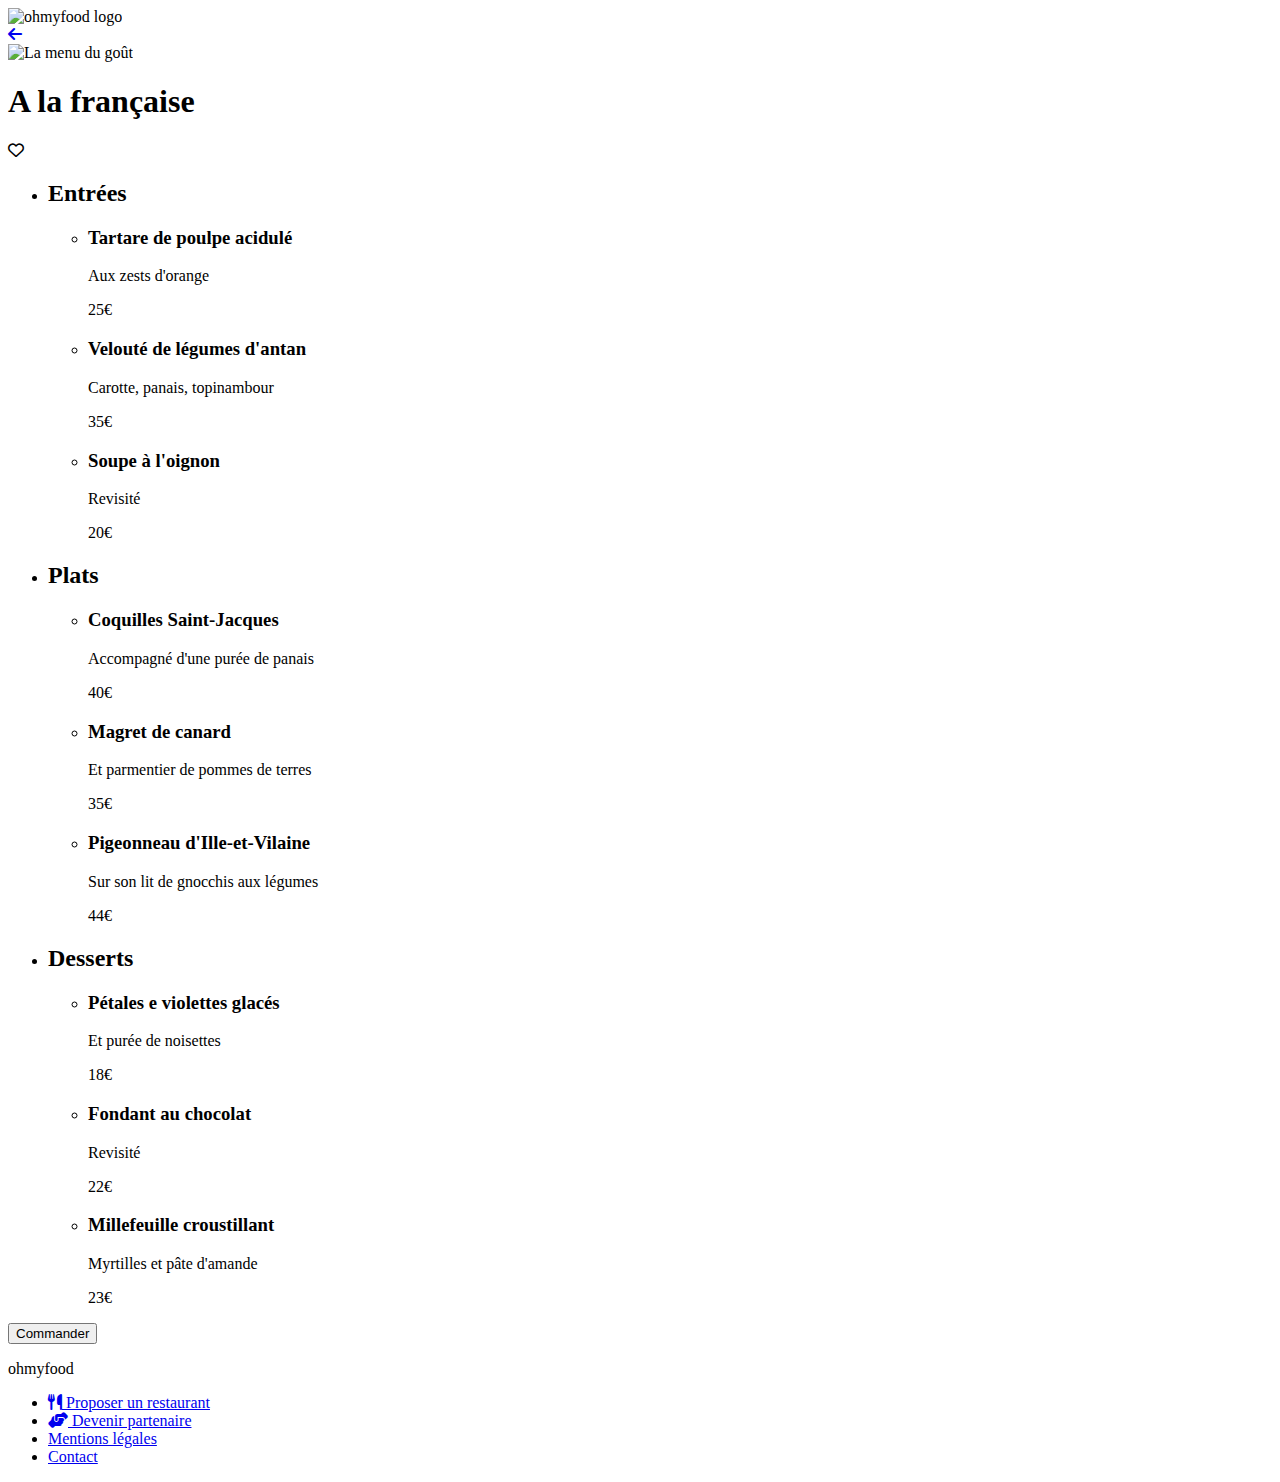
==== html/french.html @ aca2cbb5 "Add html view" ====
<!DOCTYPE html>
<html lang="en">
  <head>
    <meta charset="UTF-8" />
    <meta http-equiv="X-UA-Compatible" content="IE=edge" />
    <meta name="viewport" content="width=device-width, initial-scale=1.0" />
    <link rel="stylesheet" href="../styles/menu.css" />
    <link
      rel="stylesheet"
      href="https://cdnjs.cloudflare.com/ajax/libs/font-awesome/6.1.1/css/all.min.css"
    />
    <title>Menu - La menu du goût</title>
  </head>
  <body>
    <header class="flexCentered">
      <div class="logo">
        <img src="../img/ohmyfood.svg" alt="ohmyfood logo" />
      </div>
      <a href="../index.html" class="arrow_back">
        <i class="fa-solid fa-arrow-left"></i>
      </a>
    </header>
    <main class="menu pb-60">
      <div class="top_img">
        <img src="../img/restaurants/menilmontant.jpg" alt="La menu du goût" />
      </div>
      <section class="taste_menu">
        <div class="top_title flexSpaceCentered pb-20">
          <h1 class="title">A la française</h1>
          <div class="heart"><i class="fa-regular fa-heart"></i></div>
        </div>
        <ul class="menu_list">
          <li class="menu_item mb-40">
            <h2 class="menu_title">Entrées</h2>
            <ul class="card_list flex">
              <li class="card_item">
                <h3 class="card_title">Tartare de poulpe acidulé</h3>
                <div class="card_bot flexSpaceCentered">
                  <p class="card_text">Aux zests d'orange</p>
                  <p class="card_price">25€</p>
                </div>
              </li>
              <li class="card_item">
                <h3 class="card_title">Velouté de légumes d'antan</h3>
                <div class="card_bot flexSpaceCentered">
                  <p class="card_text">Carotte, panais, topinambour</p>
                  <p class="card_price">35€</p>
                </div>
              </li>
              <li class="card_item">
                <h3 class="card_title">Soupe à l'oignon</h3>
                <div class="card_bot flexSpaceCentered">
                  <p class="card_text">Revisité</p>
                  <p class="card_price">20€</p>
                </div>
              </li>
            </ul>
          </li>
          <li class="menu_item mb-40">
            <h2 class="menu_title">Plats</h2>
            <ul class="card_list flex">
              <li class="card_item">
                <h3 class="card_title">Coquilles Saint-Jacques</h3>
                <div class="card_bot flexSpaceCentered">
                  <p class="card_text">Accompagné d'une purée de panais</p>
                  <p class="card_price">40€</p>
                </div>
              </li>
              <li class="card_item">
                <h3 class="card_title">Magret de canard</h3>
                <div class="card_bot flexSpaceCentered">
                  <p class="card_text">Et parmentier de pommes de terres</p>
                  <p class="card_price">35€</p>
                </div>
              </li>
              <li class="card_item">
                <h3 class="card_title">Pigeonneau d'Ille-et-Vilaine</h3>
                <div class="card_bot flexSpaceCentered">
                  <p class="card_text">Sur son lit de gnocchis aux légumes</p>
                  <p class="card_price">44€</p>
                </div>
              </li>
            </ul>
          </li>
          <li class="menu_item mb-40">
            <h2 class="menu_title">Desserts</h2>
            <ul class="card_list flex">
              <li class="card_item">
                <h3 class="card_title">Pétales e violettes glacés</h3>
                <div class="card_bot flexSpaceCentered">
                  <p class="card_text">Et purée de noisettes</p>
                  <p class="card_price">18€</p>
                </div>
              </li>
              <li class="card_item">
                <h3 class="card_title">Fondant au chocolat</h3>
                <div class="card_bot flexSpaceCentered">
                  <p class="card_text">Revisité</p>
                  <p class="card_price">22€</p>
                </div>
              </li>
              <li class="card_item">
                <h3 class="card_title">Millefeuille croustillant</h3>
                <div class="card_bot flexSpaceCentered">
                  <p class="card_text">Myrtilles et pâte d'amande</p>
                  <p class="card_price">23€</p>
                </div>
              </li>
            </ul>
          </li>
        </ul>
      </section>
      <button class="gradient roundedBtn blockCenter">Commander</button>
    </main>
    <footer>
      <p>ohmyfood</p>
      <nav>
        <ul>
          <li>
            <a href="#"
              ><i class="fa-solid fa-utensils"></i> Proposer un restaurant</a
            >
          </li>
          <li>
            <a href="#"
              ><i class="fa-solid fa-handshake-angle"></i> Devenir partenaire</a
            >
          </li>
          <li><a href="#">Mentions légales</a></li>
          <li><a href="#">Contact</a></li>
        </ul>
      </nav>
    </footer>
  </body>
</html>
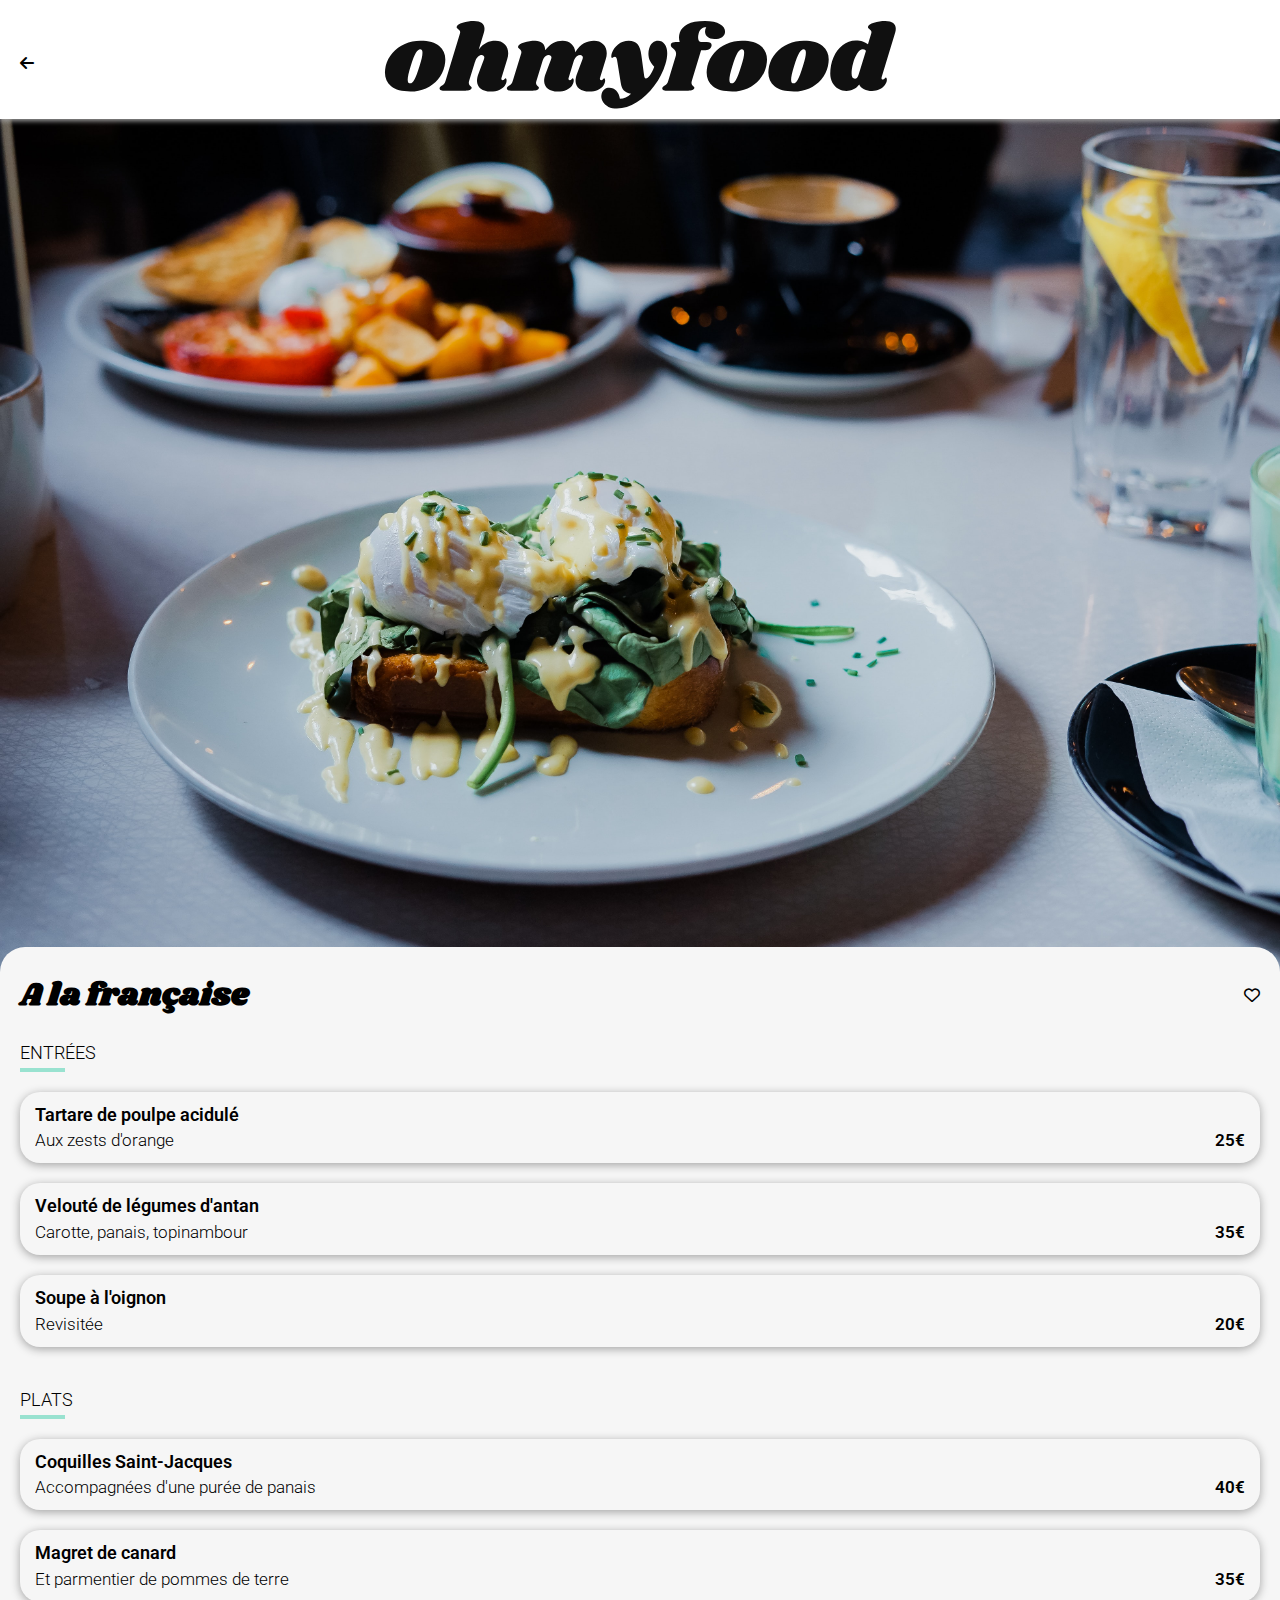
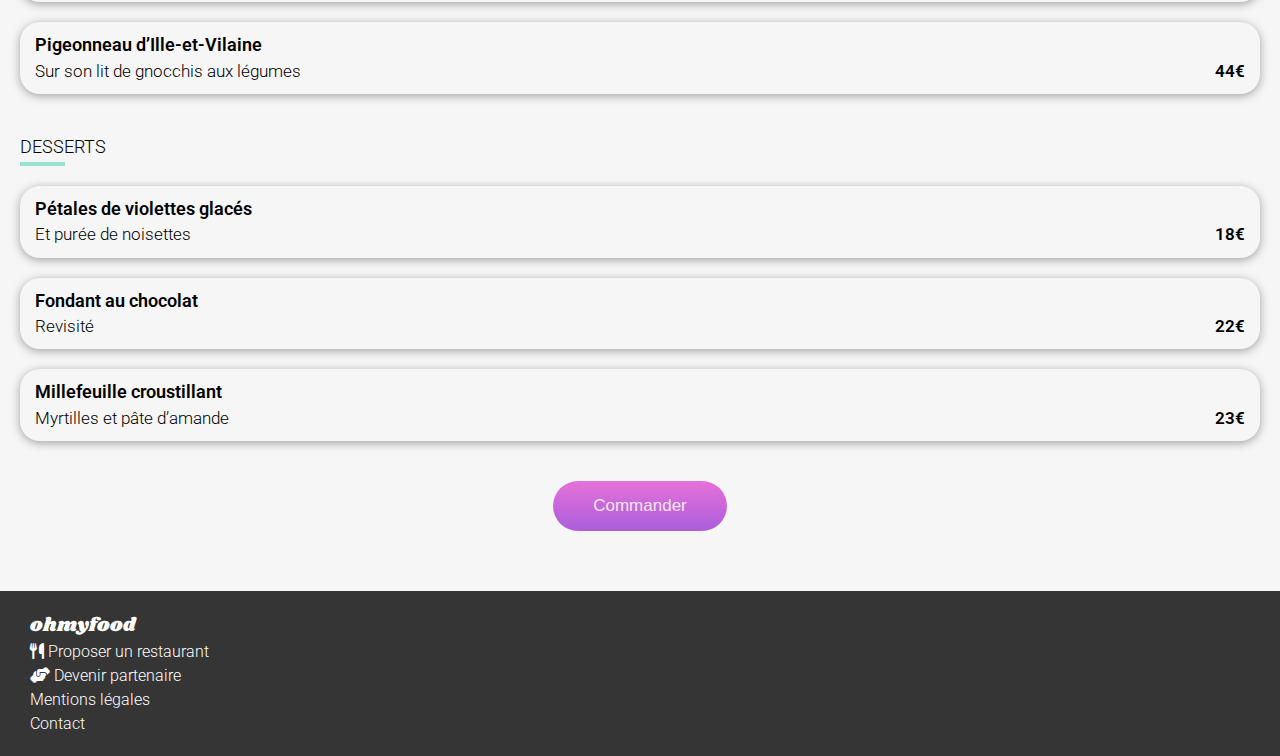
==== commit 6a4d9f9a: "Add animation green check" ====
--- a/html/french.html
+++ b/html/french.html
@@ -22,89 +22,120 @@
     </header>
     <main class="menu pb-60">
       <div class="top_img">
-        <img src="../img/restaurants/menilmontant.jpg" alt="La menu du goût" />
+        <img src="../img/restaurants/citerouge.jpg" alt="La menu du goût" />
       </div>
       <section class="taste_menu">
         <div class="top_title flexSpaceCentered pb-20">
           <h1 class="title">A la française</h1>
-          <div class="heart"><i class="fa-regular fa-heart"></i></div>
+          <div class="heart">
+            <div class="heart_border"><i class="fa-regular fa-heart"></i></div>
+            <div class="heart_fill"><i class="fa-solid fa-heart"></i></div>
+          </div>
         </div>
         <ul class="menu_list">
           <li class="menu_item mb-40">
             <h2 class="menu_title">Entrées</h2>
             <ul class="card_list flex">
-              <li class="card_item">
-                <h3 class="card_title">Tartare de poulpe acidulé</h3>
-                <div class="card_bot flexSpaceCentered">
-                  <p class="card_text">Aux zests d'orange</p>
-                  <p class="card_price">25€</p>
+              <li class="card_item flex">
+                <div class="card_info">
+                  <h3 class="card_title">Tartare de poulpe acidulé</h3>
+                  <div class="card_bot flexSpaceCentered">
+                    <p class="card_text">Aux zests d'orange</p>
+                    <p class="card_price">25€</p>
+                  </div>
                 </div>
+                <div class="check flexCentered"><i class="fa-solid fa-check"></i></div>
               </li>
-              <li class="card_item">
-                <h3 class="card_title">Velouté de légumes d'antan</h3>
-                <div class="card_bot flexSpaceCentered">
-                  <p class="card_text">Carotte, panais, topinambour</p>
-                  <p class="card_price">35€</p>
+              <li class="card_item flex">
+                <div class="card_info">
+                  <h3 class="card_title">Velouté de légumes d'antan</h3>
+                  <div class="card_bot flexSpaceCentered">
+                    <p class="card_text">Carotte, panais, topinambour</p>
+                    <p class="card_price">35€</p>
+                  </div>
                 </div>
+                <div class="check flexCentered"><i class="fa-solid fa-check"></i></div>
               </li>
-              <li class="card_item">
-                <h3 class="card_title">Soupe à l'oignon</h3>
-                <div class="card_bot flexSpaceCentered">
-                  <p class="card_text">Revisité</p>
-                  <p class="card_price">20€</p>
+              <li class="card_item flex">
+                <div class="card_info">
+                  <h3 class="card_title">Soupe à l'oignon</h3>
+                  <div class="card_bot flexSpaceCentered">
+                    <p class="card_text">Revisitée</p>
+                    <p class="card_price">20€</p>
+                  </div>
                 </div>
+                <div class="check flexCentered"><i class="fa-solid fa-check"></i></div>
               </li>
             </ul>
           </li>
           <li class="menu_item mb-40">
             <h2 class="menu_title">Plats</h2>
             <ul class="card_list flex">
-              <li class="card_item">
-                <h3 class="card_title">Coquilles Saint-Jacques</h3>
-                <div class="card_bot flexSpaceCentered">
-                  <p class="card_text">Accompagné d'une purée de panais</p>
-                  <p class="card_price">40€</p>
+              <li class="card_item flex">
+                <div class="card_info">
+                  <h3 class="card_title">Coquilles Saint-Jacques</h3>
+                  <div class="card_bot flexSpaceCentered">
+                    <p class="card_text">Accompagnées d'une purée de panais</p>
+                    <p class="card_price">40€</p>
+                  </div>
                 </div>
+                <div class="check flexCentered"><i class="fa-solid fa-check"></i></div>
               </li>
-              <li class="card_item">
-                <h3 class="card_title">Magret de canard</h3>
-                <div class="card_bot flexSpaceCentered">
-                  <p class="card_text">Et parmentier de pommes de terres</p>
-                  <p class="card_price">35€</p>
+              <li class="card_item flex">
+                <div class="card_info">
+                  <h3 class="card_title">Magret de canard</h3>
+                  <div class="card_bot flexSpaceCentered">
+                    <p class="card_text">Et parmentier de pommes de terre</p>
+                    <p class="card_price">35€</p>
+                  </div>
                 </div>
+                <div class="check flexCentered"><i class="fa-solid fa-check"></i></div>
               </li>
-              <li class="card_item">
-                <h3 class="card_title">Pigeonneau d'Ille-et-Vilaine</h3>
-                <div class="card_bot flexSpaceCentered">
-                  <p class="card_text">Sur son lit de gnocchis aux légumes</p>
-                  <p class="card_price">44€</p>
+              </li>
+              <li class="card_item flex">
+                <div class="card_info">
+                  <h3 class="card_title">Pigeonneau d’Ille-et-Vilaine</h3>
+                  <div class="card_bot flexSpaceCentered">
+                    <p class="card_text">Sur son lit de gnocchis aux légumes</p>
+                    <p class="card_price">44€</p>
+                  </div>
                 </div>
+                <div class="check flexCentered"><i class="fa-solid fa-check"></i></div>
               </li>
             </ul>
           </li>
           <li class="menu_item mb-40">
             <h2 class="menu_title">Desserts</h2>
             <ul class="card_list flex">
-              <li class="card_item">
-                <h3 class="card_title">Pétales e violettes glacés</h3>
-                <div class="card_bot flexSpaceCentered">
-                  <p class="card_text">Et purée de noisettes</p>
-                  <p class="card_price">18€</p>
+              <li class="card_item flex">
+                <div class="card_info">
+                  <h3 class="card_title">Pétales de violettes glacés</h3>
+                  <div class="card_bot flexSpaceCentered">
+                    <p class="card_text">Et purée de noisettes</p>
+                    <p class="card_price">18€</p>
+                  </div>
                 </div>
+                <div class="check flexCentered"><i class="fa-solid fa-check"></i></div>
               </li>
-              <li class="card_item">
-                <h3 class="card_title">Fondant au chocolat</h3>
-                <div class="card_bot flexSpaceCentered">
-                  <p class="card_text">Revisité</p>
-                  <p class="card_price">22€</p>
+              <li class="card_item flex">
+                <div class="card_info">
+                  <h3 class="card_title">Fondant au chocolat</h3>
+                  <div class="card_bot flexSpaceCentered">
+                    <p class="card_text">Revisité</p>
+                    <p class="card_price">22€</p>
+                  </div>
                 </div>
+                <div class="check flexCentered"><i class="fa-solid fa-check"></i></div>
               </li>
-              <li class="card_item">
-                <h3 class="card_title">Millefeuille croustillant</h3>
-                <div class="card_bot flexSpaceCentered">
-                  <p class="card_text">Myrtilles et pâte d'amande</p>
-                  <p class="card_price">23€</p>
+              <li class="card_item flex">
+                <div class="card_info">
+                  <h3 class="card_title">Millefeuille croustillant</h3>
+                  <div class="card_bot flexSpaceCentered">
+                    <p class="card_text">Myrtilles et pâte d’amande</p>
+                    <p class="card_price">23€</p>
+                  </div>
                 </div>
+                <div class="check flexCentered"><i class="fa-solid fa-check"></i></div>
               </li>
             </ul>
           </li>
--- a/styles/menu.css
+++ b/styles/menu.css
@@ -0,0 +1,138 @@
+@import "../style.css";
+
+.menu {
+    background: var(--gray-100);
+}
+
+.menu .top_title h1 {
+    font-family: 'Shrikhand', sans-serif;
+}
+
+.taste_menu {
+    position: relative;
+    padding: 0 20px;
+}
+
+.taste_menu::before {
+    content: "";
+    position: absolute;
+    width: 100%;
+    height: 25px;
+    top: -25px;
+    left: 0;
+    background: var(--gray-100);
+    border-top-left-radius: 30px;
+    border-top-right-radius: 30px;
+}
+
+.taste_menu .menu_title {
+    position: relative;
+    text-transform: uppercase;
+    font-size: 1.1em;
+    font-weight: 300;
+    padding-bottom: 5px;
+    margin-bottom: 20px;
+}
+
+.taste_menu .menu_title::before {
+    content: '';
+    position: absolute;
+    bottom: -0;
+    height: 4px;
+    width: 45px;
+    background: var(--tertiary-100);
+}
+
+.taste_menu .heart .heart_fill {
+    display: none;
+    background: var(--gradient);
+    -webkit-background-clip: text;
+    -webkit-text-fill-color: transparent;
+}
+
+.taste_menu .heart .heart_border {
+    display: block;
+}
+
+.taste_menu .heart:hover .heart_fill {
+    display: block;
+}
+
+.taste_menu .heart:hover .heart_border {
+    display: none;
+}
+
+.menu .card_list {
+    flex-direction: column;
+    gap: 20px;
+}
+
+.menu .card_item {
+    position: relative;
+    padding-left: 15px;
+    padding-right: 0;
+    border-radius: 20px;
+    box-shadow: 0px 2px 10px var(--gray-300);
+    overflow: hidden;
+}
+
+.menu .card_item .card_title {
+    font-size: 1.1em;
+    font-weight: 600;
+}
+
+.menu .card_item .card_info {
+    min-width: 100%;
+    margin-top: 10px;
+    margin-bottom: 10px;
+    transition: min-width .3s linear;
+}
+
+.menu .card_item .check {
+    position: relative;
+    width: 20%;
+    border-bottom-right-radius: 20px;
+    border-top-right-radius: 20px;
+    background: var(--tertiary-100);
+    transform: translateX(100%);
+    transition: transform .3s linear;
+}
+
+.fa-check {
+    border-radius: 50%;
+    background-color: white;
+    color: var(--tertiary-100);
+    padding: 5px;
+    transform: rotate(0deg);
+    transition: transform .3s linear;
+}
+
+.menu .card_item:hover .card_info {
+    min-width: 80%;
+}
+
+.menu .card_item:hover .check {
+    transform: translateX(0%)
+}
+
+.menu .card_item:hover .check .fa-check {
+    transform: rotate(360deg);
+}
+
+.menu .card_item .card_text {
+    max-width: 80%;
+    text-overflow: ellipsis;
+    overflow: hidden;
+    white-space: nowrap;
+    font-weight: 300;
+}
+
+.menu .card_item .card_price {
+    font-weight: 600;
+    margin-right: 15px;
+}
+
+.menu .roundedBtn {
+    padding: 15px 40px;
+    font-weight: 500;
+}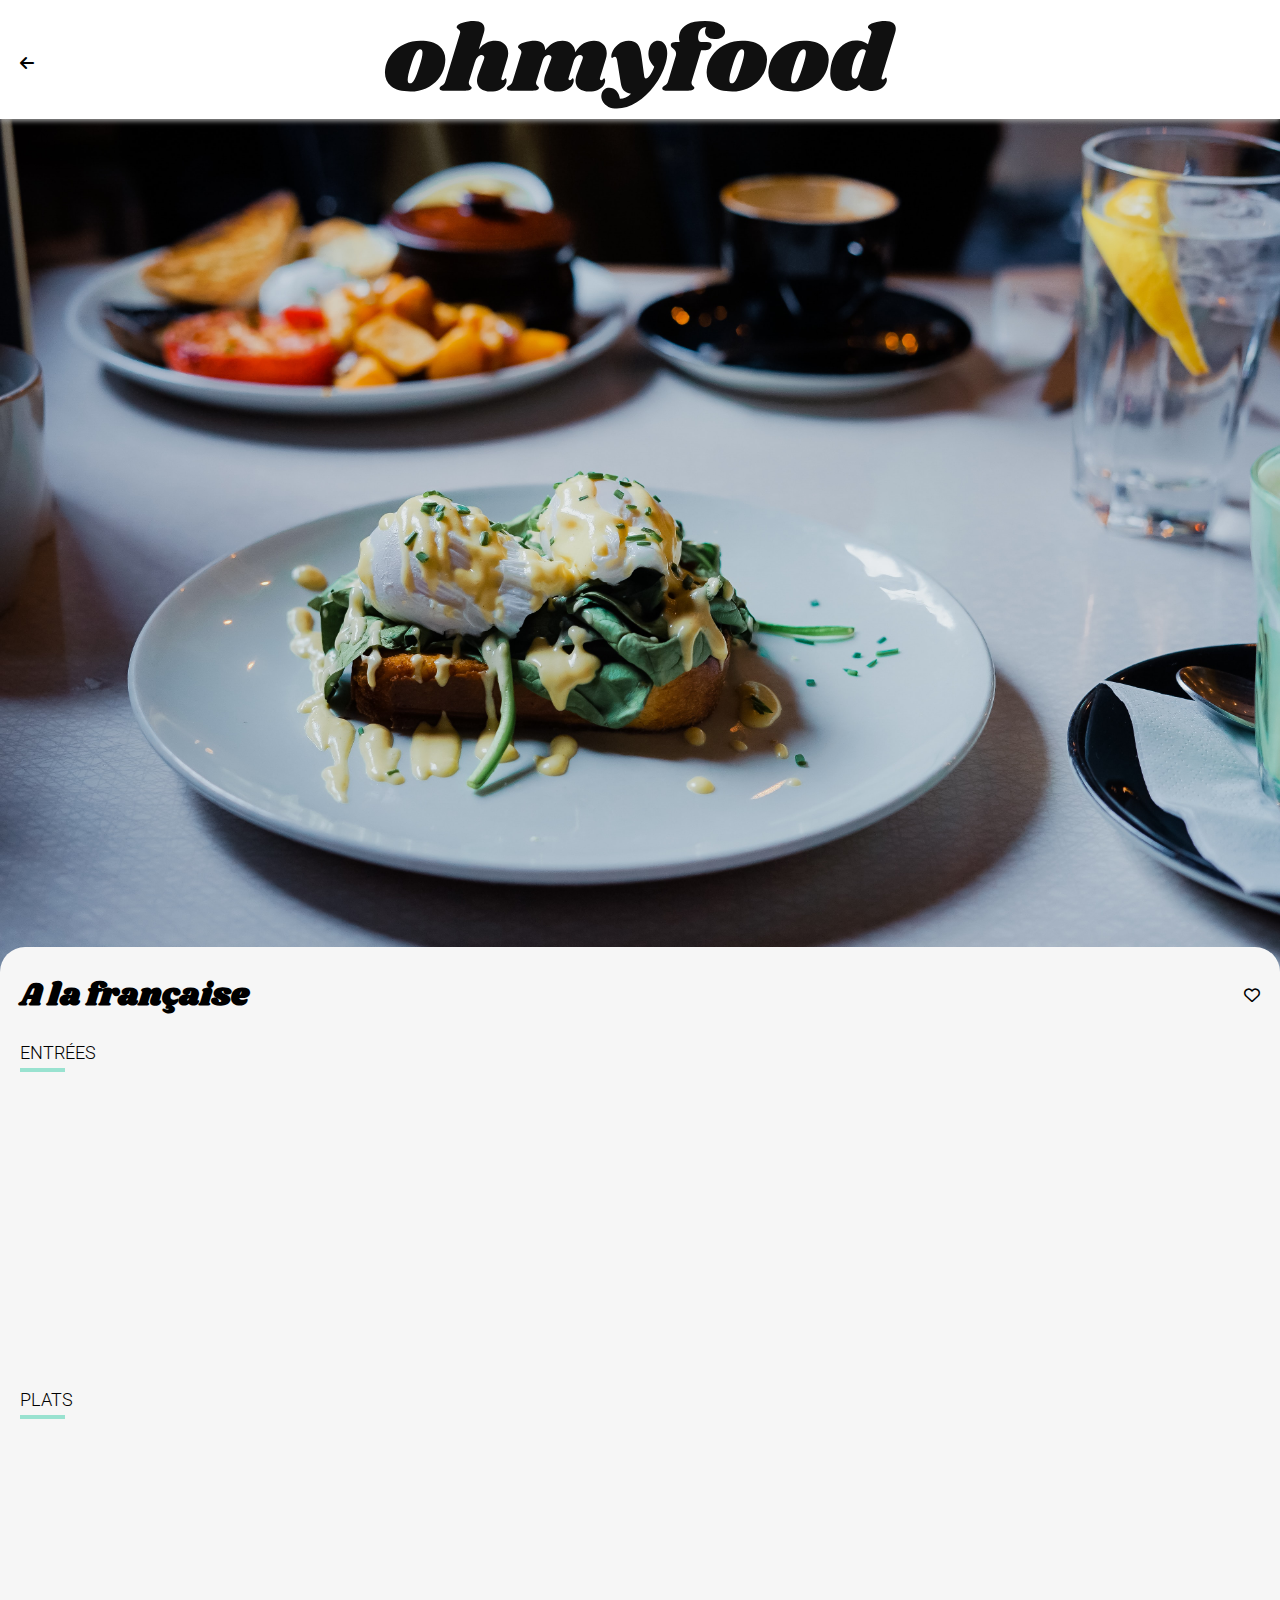
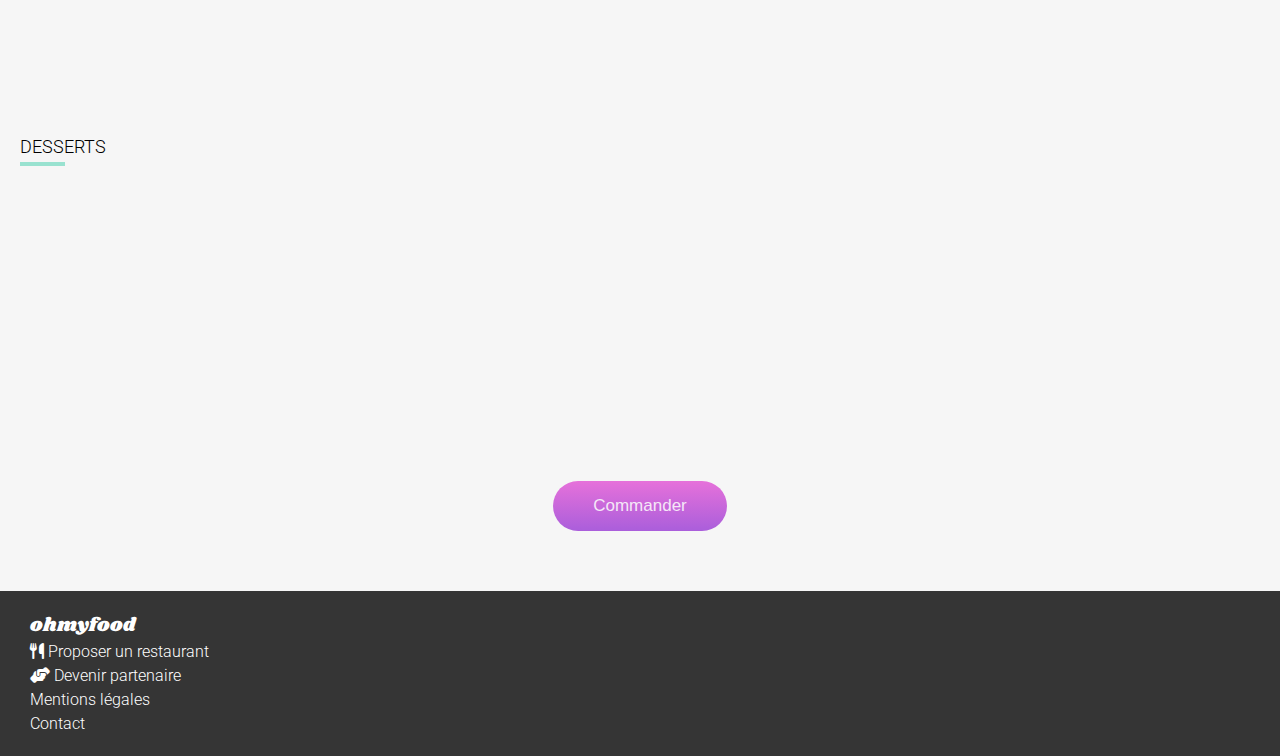
==== commit bfb88539: "Add appear animation" ====
--- a/html/french.html
+++ b/html/french.html
@@ -36,7 +36,7 @@
           <li class="menu_item mb-40">
             <h2 class="menu_title">Entrées</h2>
             <ul class="card_list flex">
-              <li class="card_item flex">
+              <li class="card_item first flex">
                 <div class="card_info">
                   <h3 class="card_title">Tartare de poulpe acidulé</h3>
                   <div class="card_bot flexSpaceCentered">
@@ -46,7 +46,7 @@
                 </div>
                 <div class="check flexCentered"><i class="fa-solid fa-check"></i></div>
               </li>
-              <li class="card_item flex">
+              <li class="card_item second flex">
                 <div class="card_info">
                   <h3 class="card_title">Velouté de légumes d'antan</h3>
                   <div class="card_bot flexSpaceCentered">
@@ -56,7 +56,7 @@
                 </div>
                 <div class="check flexCentered"><i class="fa-solid fa-check"></i></div>
               </li>
-              <li class="card_item flex">
+              <li class="card_item third flex">
                 <div class="card_info">
                   <h3 class="card_title">Soupe à l'oignon</h3>
                   <div class="card_bot flexSpaceCentered">
@@ -71,7 +71,7 @@
           <li class="menu_item mb-40">
             <h2 class="menu_title">Plats</h2>
             <ul class="card_list flex">
-              <li class="card_item flex">
+              <li class="card_item first flex">
                 <div class="card_info">
                   <h3 class="card_title">Coquilles Saint-Jacques</h3>
                   <div class="card_bot flexSpaceCentered">
@@ -81,7 +81,7 @@
                 </div>
                 <div class="check flexCentered"><i class="fa-solid fa-check"></i></div>
               </li>
-              <li class="card_item flex">
+              <li class="card_item second flex">
                 <div class="card_info">
                   <h3 class="card_title">Magret de canard</h3>
                   <div class="card_bot flexSpaceCentered">
@@ -92,7 +92,7 @@
                 <div class="check flexCentered"><i class="fa-solid fa-check"></i></div>
               </li>
               </li>
-              <li class="card_item flex">
+              <li class="card_item third flex">
                 <div class="card_info">
                   <h3 class="card_title">Pigeonneau d’Ille-et-Vilaine</h3>
                   <div class="card_bot flexSpaceCentered">
@@ -107,7 +107,7 @@
           <li class="menu_item mb-40">
             <h2 class="menu_title">Desserts</h2>
             <ul class="card_list flex">
-              <li class="card_item flex">
+              <li class="card_item first flex">
                 <div class="card_info">
                   <h3 class="card_title">Pétales de violettes glacés</h3>
                   <div class="card_bot flexSpaceCentered">
@@ -117,7 +117,7 @@
                 </div>
                 <div class="check flexCentered"><i class="fa-solid fa-check"></i></div>
               </li>
-              <li class="card_item flex">
+              <li class="card_item second flex">
                 <div class="card_info">
                   <h3 class="card_title">Fondant au chocolat</h3>
                   <div class="card_bot flexSpaceCentered">
@@ -127,7 +127,7 @@
                 </div>
                 <div class="check flexCentered"><i class="fa-solid fa-check"></i></div>
               </li>
-              <li class="card_item flex">
+              <li class="card_item third flex">
                 <div class="card_info">
                   <h3 class="card_title">Millefeuille croustillant</h3>
                   <div class="card_bot flexSpaceCentered">
--- a/styles/menu.css
+++ b/styles/menu.css
@@ -76,6 +76,33 @@
     overflow: hidden;
 }
 
+.first,
+.second,
+.third,
+.fourth {
+    opacity: 0;
+
+    animation-duration: .3s;
+    animation-name: appear;
+    animation-fill-mode: forwards;
+}
+
+.first {
+    animation-delay: .1s;
+}
+
+.second {
+    animation-delay: .2s;
+}
+
+.third {
+    animation-delay: .3s;
+}
+
+.fourth {
+    animation-delay: .4s;
+}
+
 .menu .card_item .card_title {
     font-size: 1.1em;
     font-weight: 600;
@@ -135,4 +162,14 @@
 .menu .roundedBtn {
     padding: 15px 40px;
     font-weight: 500;
+}
+
+@keyframes appear {
+    from {
+        opacity: 0;
+    }
+
+    to {
+        opacity: 1;
+    }
 }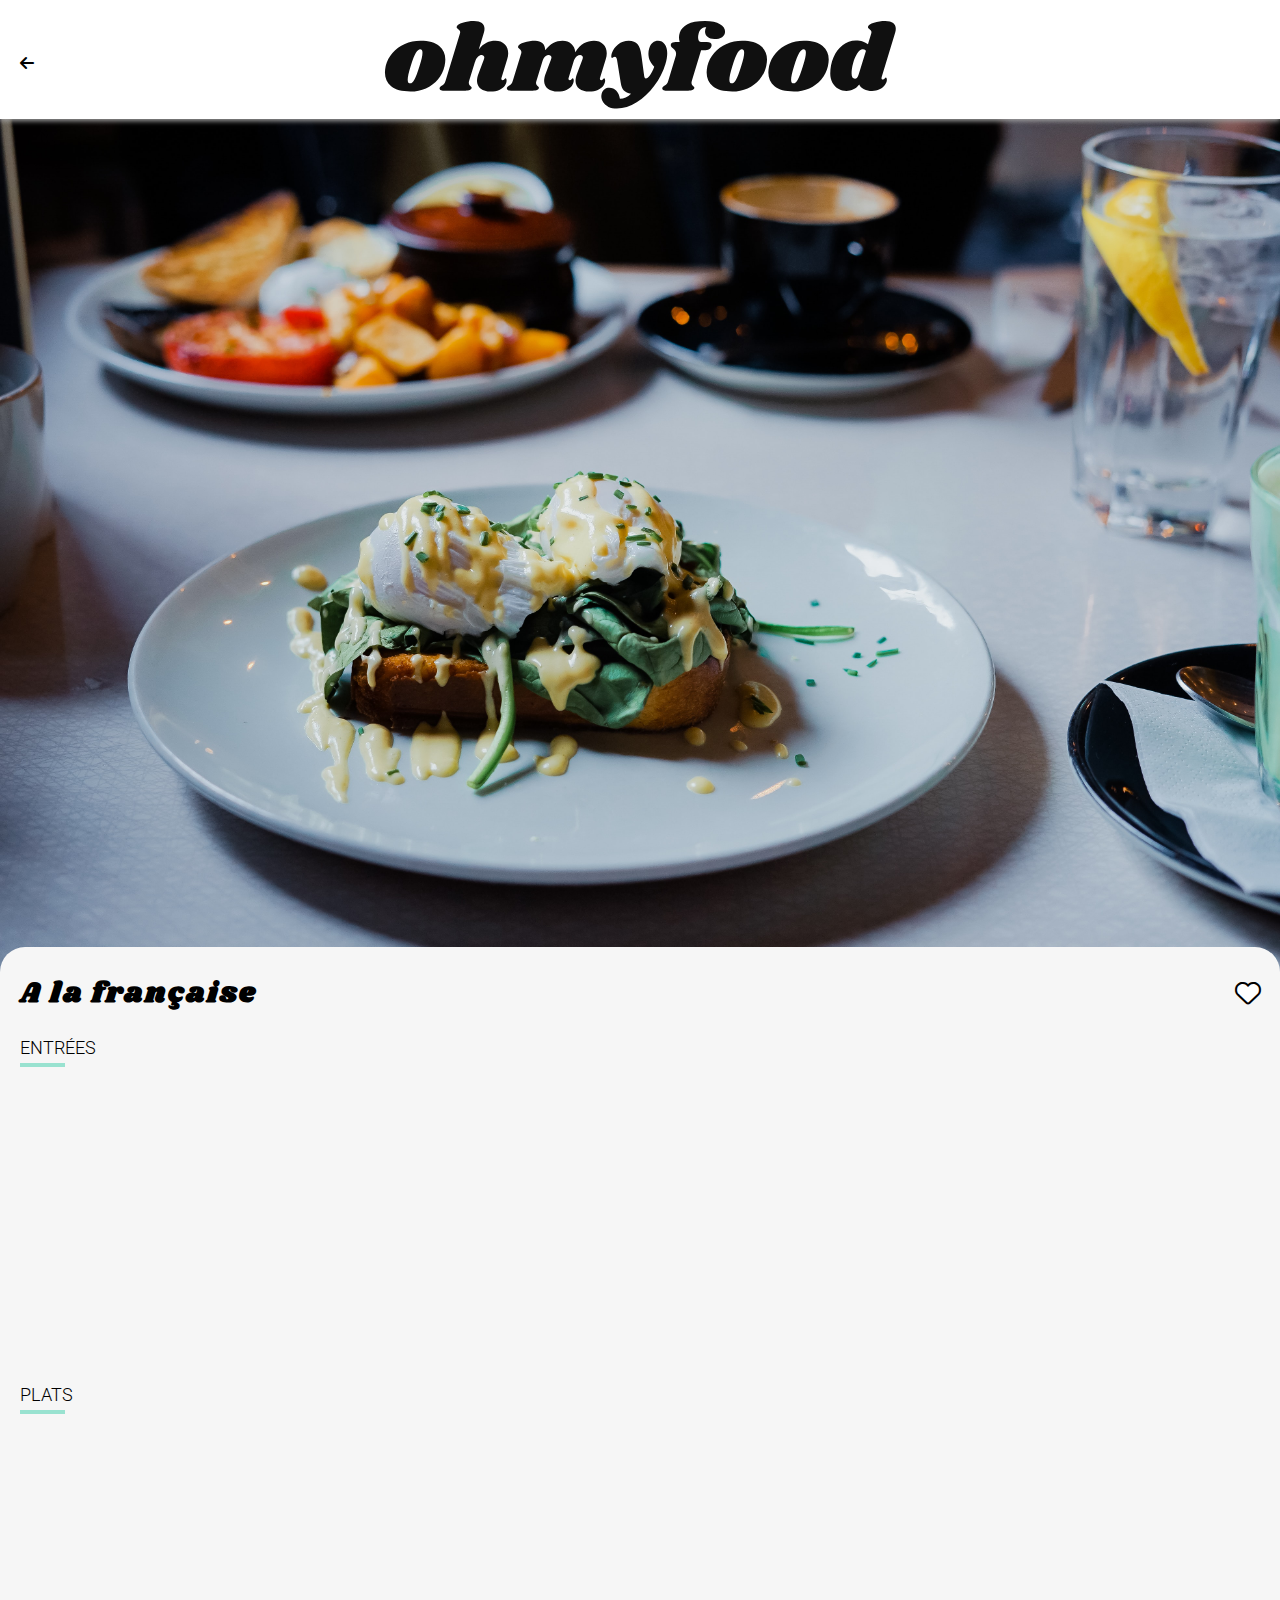
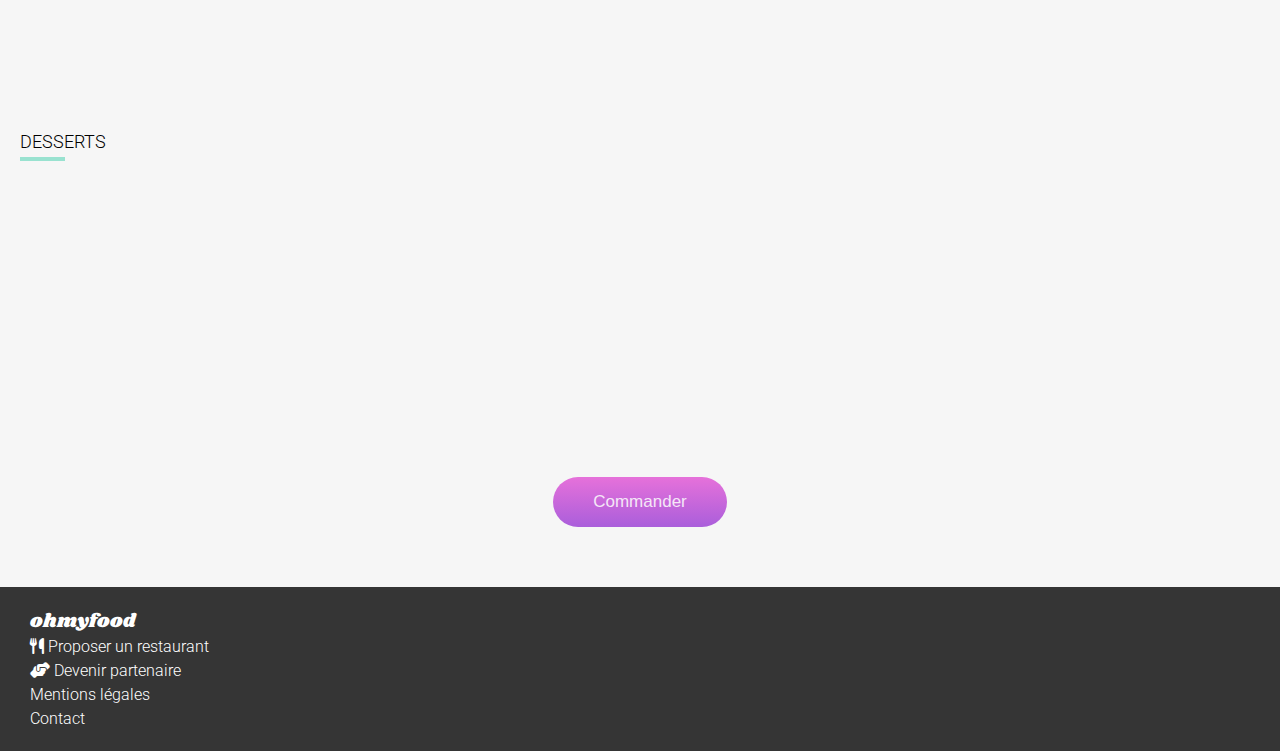
==== commit 7d409b00: "Update anime heart" ====
--- a/html/french.html
+++ b/html/french.html
@@ -28,8 +28,9 @@
         <div class="top_title flexSpaceCentered pb-20">
           <h1 class="title">A la française</h1>
           <div class="heart">
-            <div class="heart_border"><i class="fa-regular fa-heart"></i></div>
-            <div class="heart_fill"><i class="fa-solid fa-heart"></i></div>
+            <div class="heart_fill">
+              <i class="fa-solid fa-heart"></i>
+            </div>
           </div>
         </div>
         <ul class="menu_list">
--- a/styles/menu.css
+++ b/styles/menu.css
@@ -5,6 +5,8 @@
 }
 
 .menu .top_title h1 {
+    font-size: 1.8em;
+    letter-spacing: 2px;
     font-family: 'Shrikhand', sans-serif;
 }
 
@@ -41,25 +43,6 @@
     height: 4px;
     width: 45px;
     background: var(--tertiary-100);
-}
-
-.taste_menu .heart .heart_fill {
-    display: none;
-    background: var(--gradient);
-    -webkit-background-clip: text;
-    -webkit-text-fill-color: transparent;
-}
-
-.taste_menu .heart .heart_border {
-    display: block;
-}
-
-.taste_menu .heart:hover .heart_fill {
-    display: block;
-}
-
-.taste_menu .heart:hover .heart_border {
-    display: none;
 }
 
 .menu .card_list {
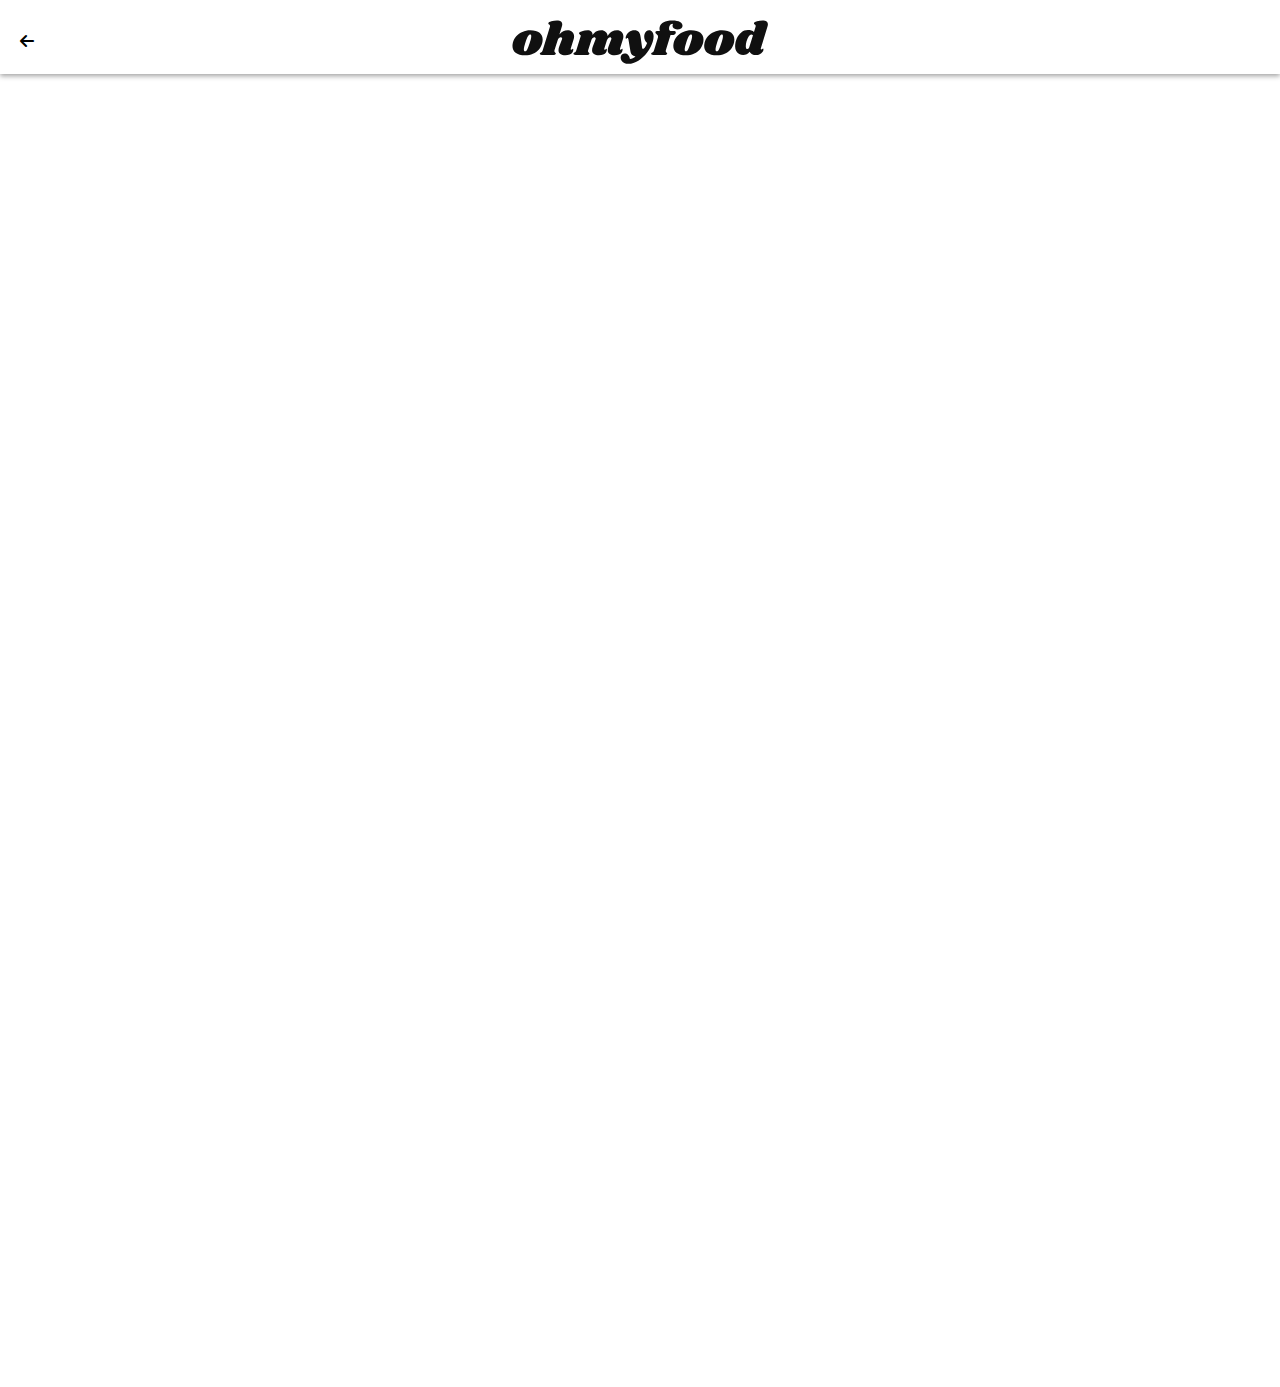
==== commit e87190ea: "Delete tag </li> error" ====
--- a/html/french.html
+++ b/html/french.html
@@ -92,7 +92,6 @@
                 </div>
                 <div class="check flexCentered"><i class="fa-solid fa-check"></i></div>
               </li>
-              </li>
               <li class="card_item third flex">
                 <div class="card_info">
                   <h3 class="card_title">Pigeonneau d’Ille-et-Vilaine</h3>
--- a/styles/menu.css
+++ b/styles/menu.css
@@ -8,6 +8,10 @@
     font-size: 1.8em;
     letter-spacing: 2px;
     font-family: 'Shrikhand', sans-serif;
+}
+
+.menu .top_img {
+    height: 250px;
 }
 
 .taste_menu {
@@ -45,6 +49,17 @@
     background: var(--tertiary-100);
 }
 
+.menu_list {
+    display: flex;
+    justify-content: center;
+    gap: 5%;
+    flex-wrap: wrap;
+}
+
+.menu_item {
+    width: 45%;
+}
+
 .menu .card_list {
     flex-direction: column;
     gap: 20px;
@@ -57,6 +72,7 @@
     border-radius: 20px;
     box-shadow: 0px 2px 10px var(--gray-300);
     overflow: hidden;
+    cursor: pointer;
 }
 
 .first,
@@ -155,4 +171,18 @@
     to {
         opacity: 1;
     }
+}
+
+@media (max-width: 920px) {
+    .menu .top_img {
+        height: auto;
+    }
+
+    .menu_list {
+        display: block;
+    }
+
+    .menu_item {
+        width: auto;
+    }
 }